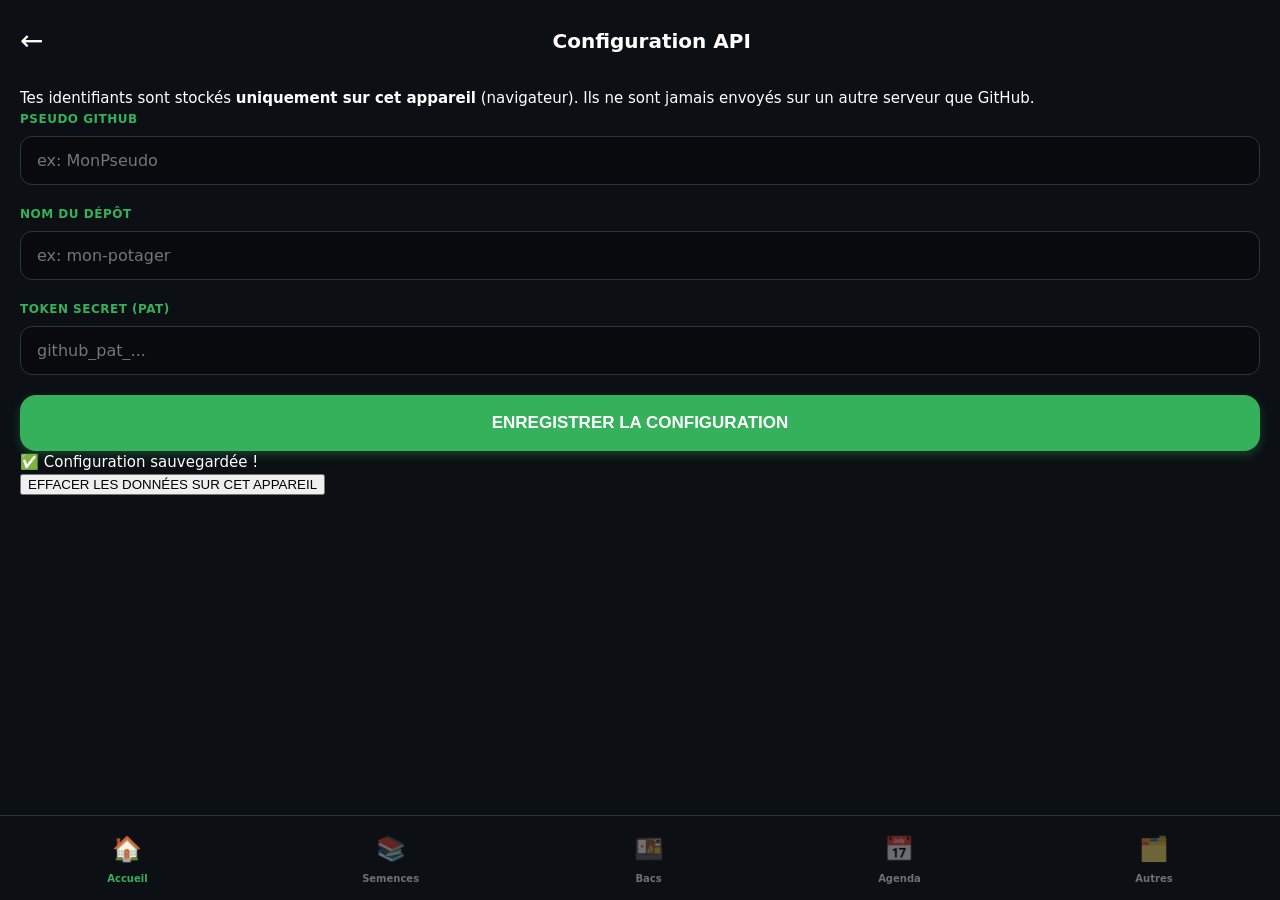
==== index.html @ daef065a "UI: Augmentation du tableau des dix prochaines actions sur l'Accueil (au lieu de cinq)" ====
<!DOCTYPE html>
<html lang="fr">
<head>
    <meta charset="UTF-8">
    <meta name="viewport" content="width=device-width, initial-scale=1.0, maximum-scale=1.0, user-scalable=no">
    <title>Mon Potager 2026</title>
    <link rel="manifest" href="manifest.json">
    <link rel="icon" type="image/png" href="icon.png">
    <meta name="theme-color" content="#0c1015">
    <link rel="stylesheet" href="style.css">
</head>
<body>
    <header>
        <h1>Potager 2026</h1>
        <a href="parametres.html" style="text-decoration:none; font-size:24px; color:#fff;">⚙️</a>
    </header>

    <div class="container">
        <section id="action-express">
            <div class="type-grid">
                <div class="type-btn" onclick="selectAction(this, 'Semis')"><span>🌱</span>Semis</div>
                <div class="type-btn" onclick="selectAction(this, 'Repiquage')"><span>🪴</span>Repiq.</div>
                <div class="type-btn" onclick="selectAction(this, 'Plantation')"><span>🚜</span>Plant.</div>
                <div class="type-btn" onclick="selectAction(this, 'Récolte')"><span>🧺</span>Récolte</div>
                <div class="type-btn" onclick="selectAction(this, 'Arrachage')" style="color:var(--danger-red); border-color:var(--danger-red);"><span>🗑️</span>Arrachage</div>
                <div class="type-btn" onclick="selectAction(this, 'Note')"><span>📝</span>Note</div>
            </div>

            <div id="express-form" class="card hidden">
                <div class="note-meta">Action Express</div>
                <label>Plante concernée</label>
                <select id="val-seed" onchange="checkAssociations()"><option value="">📝 Note générale</option></select>
                <label>Date</label>
                <input type="date" id="val-date">
                <div id="extra-fields"></div>
                <label>Commentaire</label>
                <textarea id="val-note" rows="2" placeholder="Observations..."></textarea>
                <div onclick="document.getElementById('file-input').click()" class="photo-btn">📸 Ajouter une photo</div>
                <input type="file" id="file-input" class="hidden" accept="image/*" onchange="processPhoto(this)">
                <img id="preview-img" style="display:none;">
                <button class="save-btn" id="btnSave" onclick="saveEntry()">ENREGISTRER</button>
            </div>
        </section>

        <section class="widget">
            <div class="section-title">🌤️ MÉTÉO <a href="meteo.html" style="font-size:10px; color:var(--text-secondary); text-decoration:none; margin-left:10px;">Prévisions 7j ↗</a></div>
            <div class="weather-scroll" id="weather-box" onclick="window.location.href='meteo.html'" style="cursor: pointer;">Chargement...</div>
        </section>

        <section class="widget">
            <div class="section-title">📅 PROCHAINES ACTIONS</div>
            <div id="agenda-box" class="card">Calcul de votre calendrier...</div>
        </section>

        <section class="widget" style="padding-bottom:20px;">
            <div class="section-title">📖 DERNIÈRES NOTES</div>
            <div id="notes-box"></div>
        </section>
    </div>

    <nav class="nav-bar">
        <a href="index.html" class="nav-item active-nav"><span class="nav-icon">🏠</span>Accueil</a>
        <a href="repertoire.html" class="nav-item"><span class="nav-icon">📚</span>Semences</a>
        <a href="bacs.html" class="nav-item"><span class="nav-icon">🍱</span>Bacs</a>
        <a href="agenda.html" class="nav-item"><span class="nav-icon">📅</span>Agenda</a>
        <a href="autres.html" class="nav-item"><span class="nav-icon">🗂️</span>Autres</a>
    </nav>

    <script>
        const user = localStorage.getItem('gh_user'), repo = localStorage.getItem('gh_repo'), token = localStorage.getItem('gh_token');
        let globalSeeds = [], globalJournal = [];
        let currentType = "", base64Photo = "", photoName = "";

        function addDays(date, days) {
            let res = new Date(date);
            res.setDate(res.getDate() + parseInt(days));
            return res;
        }

        const glossaryWords = ['stratifier', 'scarifier', 'poquet', 'plomber', 'gourmand', 'ébourgeonner', 'pincer', 'étêter', 'étreter', 'éclaircir', 'diriger', 'butter', 'biner', 'sarcler', 'pailler', 'arroser', 'nettoyer', 'palisser'];
        function getLexiqueBadge(text) {
            if(!text) return "";
            if(glossaryWords.some(w => text.toLowerCase().includes(w))) {
                return ` <a href="lexique.html" title="Voir l'Antisèche" style="text-decoration:none; filter:grayscale(100%); font-size:12px;" onclick="event.stopPropagation();">💡</a>`;
            }
            return "";
        }

        async function init() {
            if(!token) { window.location.href = 'parametres.html'; return; }
            document.getElementById('val-date').valueAsDate = new Date();
            loadWeather();
            try {
                const resS = await fetch(`https://api.github.com/repos/${user}/${repo}/contents/semences.json`, { headers: { 'Authorization': `Bearer ${token}` } });
                const seeds = JSON.parse(decodeURIComponent(escape(atob((await resS.json()).content))));
                globalSeeds = seeds;
                const sel = document.getElementById('val-seed');
                seeds.sort((a,b)=>a.identite.nom_commun.localeCompare(b.identite.nom_commun)).forEach(s => {
                    sel.innerHTML += `<option value="${s.id}">${s.identite.nom_commun} - ${s.identite.variete}</option>`;
                });
                loadWidgets(seeds);
            } catch(e) { console.error(e); }
        }

        async function loadWidgets(seeds) {
            const resJ = await fetch(`https://api.github.com/repos/${user}/${repo}/contents/journal.json?t=${Date.now()}`, { headers: { 'Authorization': `Bearer ${token}` } });
            const journal = JSON.parse(decodeURIComponent(escape(atob((await resJ.json()).content))));
            globalJournal = journal;
            
            // 1. DERNIÈRES NOTES
            document.getElementById('notes-box').innerHTML = journal.slice(-3).reverse().map(n => {
                const s = seeds.find(i => String(i.id) === String(n.seedId)) || {identite:{nom_commun:"Note Générale", variete:""}};
                return `
                <div class="journal-card" onclick="window.location.href='modifier-journal.html?id=${n.id}'">
                    <div class="note-meta">${n.date} • ${n.action}</div>
                    <div class="note-title">${s.identite.nom_commun}</div>
                    ${n.quantite ? `<div style="margin: 8px 0;"><span class="badge">+ ${n.quantite} ${n.unite || 'unité(s)'}</span></div>` : ''}
                    <p class="note-content">${n.note || ''}</p>
                    ${n.photo ? `<img src="${n.photo}" class="journal-img">` : ''}
                </div>`;
            }).join('');

            // 2. PROCHAINES ACTIONS (REPRISE LOGIQUE AGENDA)
            let allTasks = [];
            const today = new Date(); today.setHours(0,0,0,0);
            // 1. Calculs depuis les Semis
            journal.filter(j => j.action === 'Semis').forEach(entry => {
                const seed = seeds.find(s => String(s.id) === String(entry.seedId));
                if (!seed) return;
                const semisDate = entry.date;
                const stages = [
                    { d: seed.delais?.levee, t: "🌱 Levée attendue" },
                    { d: (seed.delais?.levee || 0) + (seed.delais?.repiquage || 0), t: "🪴 Repiquage" },
                    { d: (seed.delais?.levee || 0) + (seed.delais?.repiquage || 0) + (seed.delais?.plantation || 0), t: "🚜 Plantation" },
                    { d: (seed.delais?.levee || 0) + (seed.delais?.repiquage || 0) + (seed.delais?.plantation || 0) + (seed.delais?.maturite || 0), t: "🧺 Récolte estimée" }
                ];
                stages.forEach(st => {
                    if(st.d > 0) allTasks.push({ date: addDays(semisDate, st.d), title: st.t, plant: seed.identite.nom_commun });
                });
                if (seed.taches_entretien) {
                    seed.taches_entretien.forEach(te => {
                        let baseDate = semisDate;
                        if (te.base === 'plantation') {
                            const realPlant = journal.find(j => String(j.seedId) === String(entry.seedId) && j.action === 'Plantation');
                            if (realPlant) baseDate = realPlant.date;
                            else baseDate = addDays(semisDate, (seed.delais?.levee || 0) + (seed.delais?.repiquage || 0) + (seed.delais?.plantation || 0));
                        } else if (te.base === 'levee') {
                            baseDate = addDays(semisDate, seed.delais?.levee || 0);
                        }
                        
                        const occ = te.occurences || 1;
                        const freq = te.frequence || 0;
                        const badge = getLexiqueBadge(te.label);
                        for(let i=0; i<occ; i++) {
                            allTasks.push({ date: addDays(baseDate, te.delai + (i * freq)), title: `✂️ ${te.label}${badge}`, plant: seed.identite.nom_commun });
                        }
                    });
                }
            });

            // 2. Calculs depuis les Plantations directes (plants achetés sans semis)
            journal.filter(j => j.action === 'Plantation').forEach(entry => {
                const seed = seeds.find(s => String(s.id) === String(entry.seedId));
                if (!seed) return;
                const planDate = new Date(entry.date);
                const hasRecentSemis = journal.some(s => s.action === 'Semis' && String(s.seedId) === String(entry.seedId) && 
                                      new Date(s.date) <= planDate && (planDate - new Date(s.date)) < 100 * 24 * 60 * 60 * 1000);
                if(!hasRecentSemis) {
                    if (seed.delais?.maturite > 0) {
                        allTasks.push({ date: addDays(entry.date, seed.delais.maturite), title: "🧺 Récolte estimée (Achat)", plant: seed.identite.nom_commun });
                    }
                    if (seed.taches_entretien) {
                        seed.taches_entretien.filter(te => te.base === 'plantation').forEach(te => {
                            const occ = te.occurences || 1;
                            const freq = te.frequence || 0;
                            const badge = getLexiqueBadge(te.label);
                            for(let i=0; i<occ; i++) {
                                allTasks.push({ date: addDays(entry.date, te.delai + (i * freq)), title: `✂️ ${te.label}${badge}`, plant: seed.identite.nom_commun });
                            }
                        });
                    }
                }
            });

            // 3. Semis idéal conseillé
            const recoGroups = {};
            const cy = today.getFullYear();
            seeds.forEach(s => {
                if(s.conseil_semis && s.conseil_semis.date) {
                    const hasSemis = journal.some(j => j.action === 'Semis' && String(j.seedId) === String(s.id) && new Date(j.date).getFullYear() === cy);
                    if(!hasSemis) {
                        const d = new Date(s.conseil_semis.date); d.setFullYear(cy);
                        const k = d.getTime() + "|" + s.conseil_semis.texte;
                        if(!recoGroups[k]) recoGroups[k] = { date: d, t: s.conseil_semis.texte, p: [] };
                        recoGroups[k].p.push(s.identite.nom_commun);
                    }
                }
            });
            Object.values(recoGroups).forEach(g => {
                allTasks.push({ date: g.date, title: "🎯 Faire Semis", plant: [...new Set(g.p)].join(', '), desc: g.t });
            });

            const nextTasks = allTasks.filter(t => t.date >= today).sort((a, b) => a.date - b.date).slice(0, 10);
            document.getElementById('agenda-box').innerHTML = nextTasks.map(t => `
                <div class="item">
                    <div style="flex:1;">
                        <div class="item-name"><b>${t.title}</b> : ${t.plant}</div>
                        ${t.desc ? `<div style="font-size:11px; color:#FFA500; margin-top:3px; font-weight:normal;">💡 ${t.desc.length > 55 ? t.desc.substring(0,55)+'...' : t.desc}</div>` : ''}
                    </div>
                    <div class="item-qty" style="align-self: flex-start; margin-left:10px; margin-top:2px;">${t.date.toLocaleDateString('fr-FR', {day:'numeric', month:'short'})}</div>
                </div>
            `).join('') || `<div class="empty-msg">Aucune action prévue prochainement.</div>`;
        }

        function processPhoto(input) {
            if (input.files && input.files[0]) {
                const reader = new FileReader();
                reader.onload = function(e) {
                    const img = new Image();
                    img.onload = function() {
                        const canvas = document.createElement('canvas');
                        let width = img.width, height = img.height, max = 500;
                        if (width > height) { if (width > max) { height *= max / width; width = max; } }
                        else { if (height > max) { width *= max / height; height = max; } }
                        canvas.width = width; canvas.height = height;
                        canvas.getContext('2d').drawImage(img, 0, 0, width, height);
                        const data = canvas.toDataURL('image/jpeg', 0.7);
                        const preview = document.getElementById('preview-img');
                        preview.src = data; preview.style.display = 'block';
                        base64Photo = data.split(',')[1];
                        photoName = `IMG_${Date.now()}.jpg`;
                    };
                    img.src = e.target.result;
                };
                reader.readAsDataURL(input.files[0]);
            }
        }

        function checkAssociations() {
            const seedId = document.getElementById('val-seed').value;
            const locEl = document.getElementById('val-loc');
            let alertEl = document.getElementById('assoc-alert');
            
            if(!alertEl) {
                alertEl = document.createElement('div');
                alertEl.id = 'assoc-alert';
                alertEl.style.display = 'none';
                alertEl.style.background = 'rgba(255,82,82,0.1)';
                alertEl.style.borderLeft = '4px solid var(--danger-red)';
                alertEl.style.padding = '10px';
                alertEl.style.marginTop = '15px';
                alertEl.style.marginBottom = '15px';
                alertEl.style.borderRadius = '4px';
                alertEl.style.fontSize = '12px';
                const ef = document.getElementById('extra-fields');
                if(ef) ef.insertAdjacentElement('afterend', alertEl);
            }
            
            if(!seedId || !locEl || !locEl.value || (currentType !== 'Semis' && currentType !== 'Plantation' && currentType !== 'Repiquage')) {
                alertEl.style.display = 'none';
                return;
            }

            const currentSeed = globalSeeds.find(s => String(s.id) === String(seedId));
            if(!currentSeed) { alertEl.style.display = 'none'; return; }

            const loc = locEl.value;
            const currentYear = new Date().getFullYear();
            
            // Trouver les plantes actives dans ce bac cette année
            const activePlantsInLoc = [];
            globalJournal.forEach(j => {
                if(j.bac === loc && new Date(j.date).getFullYear() === currentYear && j.seedId) {
                    if(j.action === 'Semis' || j.action === 'Plantation' || j.action === 'Repiquage') {
                        activePlantsInLoc.push(j.seedId);
                    }
                    if(j.action === 'Arrachage' || j.action === 'Récolte') {
                        const idx = activePlantsInLoc.lastIndexOf(j.seedId);
                        if(idx > -1) activePlantsInLoc.splice(idx, 1);
                    }
                }
            });

            if(activePlantsInLoc.length === 0) { alertEl.style.display = 'none'; return; }

            let conflicts = [];
            const activeSeeds = activePlantsInLoc.map(id => globalSeeds.find(s => String(s.id) === String(id))).filter(Boolean);
            
            activeSeeds.forEach(aS => {
                let nameA = aS.identite.nom_commun.toLowerCase();
                let nameCur = currentSeed.identite.nom_commun.toLowerCase();
                
                // seed courante déteste la seed existante
                if(currentSeed.particularites?.mauvais_compagnons?.some(m => nameA.includes(m.toLowerCase()) || m.toLowerCase().includes(nameA))) {
                    conflicts.push(aS.identite.nom_commun);
                }
                // seed existante déteste la seed courante (réciprocité)
                else if(aS.particularites?.mauvais_compagnons?.some(m => nameCur.includes(m.toLowerCase()) || m.toLowerCase().includes(nameCur))) {
                    conflicts.push(aS.identite.nom_commun);
                }
            });

            if(conflicts.length > 0) {
                const uniq = [...new Set(conflicts)].join(', ');
                alertEl.innerHTML = `<strong style="color:var(--danger-red);">⚠️ ALERTE COMPAGNONNAGE</strong><br>L'ajout de <b>${currentSeed.identite.nom_commun}</b> est une très mauvaise idée à côté de : <b>${uniq}</b> (actuellement présente(s) dans <b>${loc}</b>). Leurs croissances risquent de se perturber fortement.`;
                alertEl.style.display = 'block';
            } else {
                alertEl.style.display = 'none';
            }
        }

        function selectAction(btn, type) {
            document.querySelectorAll('.type-btn').forEach(b => b.classList.remove('active'));
            btn.classList.add('active'); currentType = type;
            document.getElementById('express-form').classList.remove('hidden');
            let html = "";
            if(type === 'Semis' || type === 'Repiquage' || type === 'Plantation' || type === 'Arrachage') {
                html = `
                    <label>Lieu / Destination</label>
                    <select id="val-loc" onchange="checkAssociations()">
                        <option>Serre intérieure</option><option>Serre extérieure</option>
                        <option>Bac A</option><option>Bac B</option><option>Bac C</option>
                        <option>Bac D</option><option>Bac E</option><option>Pleine terre</option><option>Autre</option>
                    </select>
            `;
                if(type === 'Semis' || type === 'Repiquage') {
                    html += `
                        <label>Contenant</label>
                        <select id="val-cont">
                            <option>Pleine terre (sans contenant)</option><option>Plaque de semis</option>
                            <option>Godet</option><option>Caissette</option><option>Pot individuel</option><option>Autre</option>
                        </select>
                    `;
                }
                html += `
                    <label>Quantité</label>
                    <input type="number" id="val-qty" placeholder="${type === 'Arrachage' ? 'Vide = vider tout' : 'Nombre'}">
                `;
            } else if(type === 'Récolte') {
                html = `
                    <label>Quantité récoltée</label>
                    <div class="grid-2">
                        <input type="number" id="val-qty" placeholder="Nombre">
                        <select id="val-unit">
                            <option value="unités">Produit(s)</option>
                            <option value="kg">kg</option>
                            <option value="g">g</option>
                        </select>
                    </div>
                `;
            }
            document.getElementById('extra-fields').innerHTML = html;
            checkAssociations();
        }

        async function saveEntry() {
            const btn = document.getElementById('btnSave'); btn.innerText = "⏳ ENREGISTREMENT..."; btn.disabled = true;
            try {
                let photoUrl = "";
                if(base64Photo) {
                    const path = `photos/${photoName}`;
                    await fetch(`https://api.github.com/repos/${user}/${repo}/contents/${path}`, { method: 'PUT', headers: { 'Authorization': `Bearer ${token}` }, body: JSON.stringify({ message: "Photo Express", content: base64Photo }) });
                    photoUrl = `https://raw.githubusercontent.com/${user}/${repo}/master/${path}`;
                }
                const resJ = await fetch(`https://api.github.com/repos/${user}/${repo}/contents/journal.json`, { headers: { 'Authorization': `Bearer ${token}` } });
                const dataJ = await resJ.json();
                let journal = JSON.parse(decodeURIComponent(escape(atob(dataJ.content))));
                journal.push({ id: Date.now(), date: document.getElementById('val-date').value, action: currentType, seedId: document.getElementById('val-seed').value, note: document.getElementById('val-note').value, photo: photoUrl, quantite: parseInt(document.getElementById('val-qty')?.value) || 0, bac: document.getElementById('val-bac')?.value, emplacement: document.getElementById('val-loc')?.value, contenant: document.getElementById('val-cont')?.value, unite: document.getElementById('val-unit')?.value || "" });
                await fetch(`https://api.github.com/repos/${user}/${repo}/contents/journal.json`, { method: 'PUT', headers: { 'Authorization': `Bearer ${token}` }, body: JSON.stringify({ message: "Update Express", content: btoa(unescape(encodeURIComponent(JSON.stringify(journal, null, 2)))), sha: dataJ.sha }) });
                location.reload();
            } catch(e) { alert("Erreur"); btn.disabled = false; btn.innerText = "ENREGISTRER"; }
        }

        async function loadWeather() {
            try {
                const res = await fetch("https://api.open-meteo.com/v1/forecast?latitude=46.67&longitude=-1.43&daily=weathercode,temperature_2m_max&timezone=Europe%2FParis");
                const data = await res.json();
                const getWeatherIcon = (code) => {
                    if (code === 0) return "☀️"; if (code <= 3) return "🌤️";
                    if (code >= 51 && code <= 67) return "🌧️";
                    if (code >= 80 && code <= 82) return "🌦️";
                    if (code >= 95) return "⛈️"; return "☁️";
                };
                document.getElementById('weather-box').innerHTML = data.daily.time.map((t, i) => `<div class="weather-day"><small>${i===0?"Auj.":new Date(t).toLocaleDateString('fr-FR',{weekday:'short'})}</small><div style="font-size:24px; margin:5px 0;">${getWeatherIcon(data.daily.weathercode[i])}</div><strong>${Math.round(data.daily.temperature_2m_max[i])}°</strong></div>`).join('');
            } catch(e) { document.getElementById('weather-box').innerText = "Erreur météo"; }
        }
        window.onload = init;
    </script>
</body>
</html>
---- style.css ----
/* ==========================================================================
   1. VARIABLES & ADN VISUEL (Thème Stitch)
   ========================================================================== */
:root {
    --bg-main: #0c1015;
    --card-bg: #151a21;
    --text-primary: #ffffff;
    --text-secondary: #9aa1a9;
    --accent-green: #35b05b;
    --border-color: #2b3540;
    --edit-yellow: #f1c40f;
    --danger-red: #da373c;
    --shadow: 0 4px 12px rgba(0, 0, 0, 0.5);
}

/* Reset & Comportement Global */
* { 
    box-sizing: border-box; 
    -webkit-tap-highlight-color: transparent; 
}

body {
    background-color: var(--bg-main);
    color: var(--text-primary);
    font-family: 'Inter', -apple-system, system-ui, sans-serif;
    margin: 0; 
    padding: 20px; 
    padding-bottom: 110px; /* Espace pour la barre de navigation */
    font-size: 15px; 
    line-height: 1.5;
    overflow-x: hidden;
}

.container {
    max-width: 600px;
    margin: 0 auto;
}

/* ==========================================================================
   2. EN-TÊTE & TITRES
   ========================================================================== */
header { 
    display: flex; 
    justify-content: space-between; 
    align-items: center; 
    margin-bottom: 25px; 
}

header h1 { 
    flex: 1; 
    text-align: center; 
    font-size: 20px; 
    font-weight: 800; 
    margin: 0 10px; 
}

.section-title { 
    font-size: 12px; 
    color: var(--accent-green); 
    text-transform: uppercase; 
    margin: 25px 0 12px; 
    letter-spacing: 1.2px; 
    font-weight: 800; 
    border-left: 3px solid var(--accent-green); 
    padding-left: 10px; 
}

.month-title {
    font-size: 14px;
    font-weight: 800;
    color: var(--text-primary);
    margin: 30px 0 15px 10px;
    text-transform: capitalize;
}

/* ==========================================================================
   3. COMPOSANTS DE CARTES (Cards)
   ========================================================================== */
.card, .info-card, .zone-card, .journal-card, .task-card {
    background: var(--card-bg); 
    border-radius: 20px; 
    padding: 18px;
    border: 1px solid var(--border-color); 
    margin-bottom: 16px; 
    width: 100%;
    box-shadow: var(--shadow);
}

/* Style spécifique Journal (Liseré) */
.journal-card {
    border-left: 4px solid var(--accent-green);
    cursor: pointer;
}

.note-meta { 
    font-size: 11px; 
    color: var(--accent-green); 
    font-weight: 700; 
    text-transform: uppercase; 
    margin-bottom: 6px; 
}

.note-title { 
    font-size: 17px; 
    font-weight: 800; 
    margin-bottom: 8px; 
    color: #fff; 
}

.note-content { 
    color: var(--text-primary); 
    font-size: 14px; 
    white-space: pre-wrap; /* Respecte les retours à la ligne */
}

.info-label {
    display: block; 
    font-size: 11px; 
    color: var(--accent-green); 
    font-weight: 700; 
    text-transform: uppercase; 
    margin-bottom: 2px;
}

.info-value {
    margin-bottom: 12px;
    font-size: 15px;
}

/* ==========================================================================
   4. FORMULAIRES & INPUTS (Correction Alignements)
   ========================================================================== */
label { 
    display: block; 
    margin-bottom: 8px; 
    font-size: 12px; 
    color: var(--accent-green); 
    text-transform: uppercase; 
    font-weight: 700; 
    letter-spacing: 0.5px;
}

input[type="text"], 
input[type="number"], 
input[type="date"], 
input[type="password"], 
select, 
textarea { 
    width: 100%; 
    padding: 14px 16px; 
    background-color: #080a0d; 
    color: var(--text-primary); 
    border: 1px solid var(--border-color); 
    border-radius: 12px; 
    font-size: 16px; 
    margin-bottom: 20px; 
    outline: none;
    font-family: inherit;
    transition: border-color 0.2s;
}

input:focus, select:focus, textarea:focus { 
    border-color: var(--accent-green); 
}

/* Cas particulier : sélecteur et bouton côte à côte */
.grid-2 select, .grid-2 input { margin-bottom: 0; }

/* ==========================================================================
   5. BOUTONS (Stitch Style)
   ========================================================================== */
.save-btn { 
    width: 100%; 
    padding: 18px; 
    background-color: var(--accent-green); 
    color: white; 
    border: none; 
    border-radius: 16px; 
    font-weight: 800; 
    font-size: 17px; 
    cursor: pointer; 
    box-shadow: 0 4px 10px rgba(53, 176, 91, 0.3);
}

.save-btn:active { transform: scale(0.98); }
.save-btn:disabled { opacity: 0.6; cursor: not-allowed; }

/* Boutons secondaires (Historique, etc.) */
.filter-btn, .toggle-btn, .expand-btn { 
    width: 100%; 
    padding: 12px; 
    background: rgba(255, 255, 255, 0.05); 
    border: 1px solid var(--border-color); 
    color: var(--text-secondary); 
    border-radius: 12px; 
    font-size: 12px; 
    font-weight: 700; 
    text-transform: uppercase;
    cursor: pointer;
}

/* Bouton Retour (Flèche) */
.back-btn { 
    text-decoration: none; 
    color: #fff; 
    font-size: 28px; 
    display: flex; 
    align-items: center; 
    background: none; 
    border: none; 
    cursor: pointer; 
}

/* Bouton Modifier (Badge) */
.edit-btn { 
    text-decoration: none; 
    background: rgba(241, 196, 15, 0.1); 
    color: var(--edit-yellow); 
    padding: 8px 14px; 
    border-radius: 10px; 
    font-size: 11px; 
    font-weight: 800; 
    border: 1px solid var(--edit-yellow); 
}

/* Bouton Photo */
.photo-btn { 
    width: 100%; 
    padding: 16px; 
    background: rgba(255, 255, 255, 0.02); 
    border: 2px dashed var(--border-color); 
    border-radius: 14px; 
    color: var(--text-secondary); 
    text-align: center; 
    cursor: pointer; 
    margin-bottom: 20px;
}

/* Grille de types d'actions (Accueil/Modif) */
.type-grid { 
    display: grid; 
    grid-template-columns: repeat(3, 1fr); 
    gap: 10px; 
    margin-bottom: 20px; 
}

.type-btn { 
    padding: 14px 5px; 
    background: var(--card-bg); 
    border: 1px solid var(--border-color); 
    border-radius: 14px; 
    color: #fff; 
    font-size: 12px; 
    font-weight: 700; 
    text-align: center; 
    cursor: pointer;
    display: flex;
    flex-direction: column;
    align-items: center;
    gap: 5px;
}

.type-btn span { font-size: 18px; }
.type-btn.active { 
    background: var(--accent-green); 
    border-color: var(--accent-green); 
    box-shadow: 0 0 15px rgba(53, 176, 91, 0.3);
}

/* ==========================================================================
   6. GESTION DES IMAGES
   ========================================================================== */
img { 
    max-width: 100%; 
    height: auto; 
    border-radius: 14px; 
    display: block; 
}

/* Images dans le journal et les fiches détaillées */
.journal-card img, 
.info-card img, 
#preview-img, 
.journal-img {
    width: 100%; 
    max-height: 300px; /* Limite de confort visuel */
    object-fit: cover; /* Remplit le cadre proprement */
    background: #000;
    border: 1px solid var(--border-color);
    margin: 15px 0;
}

/* ==========================================================================
   7. ÉLÉMENTS SPÉCIFIQUES (Agenda, Bacs, Fiches)
   ========================================================================== */

/* Timeline Agenda */
.timeline { 
    position: relative; 
    padding-left: 25px; 
    border-left: 2px solid #2b3540; 
    margin-left: 15px; 
}

.task-card::before { 
    content: ''; 
    position: absolute; 
    left: -33px; 
    top: 24px; 
    width: 14px; 
    height: 14px; 
    background: var(--accent-green); 
    border-radius: 50%; 
    border: 3px solid var(--bg-main);
}

.past-task { opacity: 0.4; filter: grayscale(0.8); }

/* Bacs : Items */
.item { 
    display: flex; 
    justify-content: space-between; 
    align-items: center; 
    padding: 12px 0; 
    border-bottom: 1px dotted var(--border-color); 
}
.item:last-child { border-bottom: none; }
.item-name { font-weight: 800; font-size: 15px; color: #fff; }
.item-variety { font-size: 12px; color: var(--text-secondary); margin-top: 2px; }
.item-qty { 
    font-weight: 900; 
    color: var(--accent-green); 
    background: rgba(53, 176, 91, 0.1); 
    padding: 2px 8px; 
    border-radius: 6px; 
    font-size: 13px; 
}

/* Masquage items supplém. (Bacs) */
.extra-item { display: none !important; }
.is-expanded .extra-item { display: flex !important; animation: fadeIn 0.3s ease; }

/* Fiches : Icônes Grid */
.icon-grid { 
    display: grid; 
    grid-template-columns: repeat(3, 1fr); 
    gap: 10px; 
    margin: 15px 0; 
}

.icon-box { 
    background: var(--card-bg); 
    border: 1px solid var(--border-color); 
    padding: 12px 8px; 
    border-radius: 16px; 
    text-align: center;
    box-shadow: var(--shadow);
}

.icon-box small { 
    display: block; 
    font-size: 9px; 
    color: var(--accent-green); 
    text-transform: uppercase; 
    font-weight: 800; 
    margin-bottom: 4px;
}

.icon-box span { 
    display: block; 
    font-size: 14px; 
    font-weight: 700; 
    color: #fff; 
}

/* ==========================================================================
   8. NAVIGATION & WIDGETS
   ========================================================================== */
.nav-bar { 
    position: fixed; 
    bottom: 0; 
    left: 0; 
    width: 100%; 
    height: 85px; 
    background: #0c1015; 
    border-top: 1px solid var(--border-color); 
    display: flex; 
    justify-content: space-around; 
    align-items: center; 
    z-index: 100; 
}

.nav-item { 
    color: #fff; 
    text-decoration: none; 
    font-size: 10px; 
    display: flex; 
    flex-direction: column; 
    align-items: center; 
    opacity: 0.4; 
    font-weight: 700;
    transition: opacity 0.2s;
}

.nav-item.active-nav { opacity: 1; color: var(--accent-green); }
.nav-icon { font-size: 24px; margin-bottom: 4px; }

/* Météo Scroll */
.weather-scroll { 
    display: flex; 
    overflow-x: auto; 
    gap: 12px; 
    padding: 5px 0 15px 0; 
    scrollbar-width: none; 
}
.weather-scroll::-webkit-scrollbar { display: none; }

.weather-day { 
    min-width: 90px; 
    background: #111; 
    padding: 15px; 
    border-radius: 18px; 
    text-align: center; 
    border: 1px solid var(--border-color); 
    flex-shrink: 0; 
}

/* ==========================================================================
   9. UTILITAIRES & ANIMATIONS
   ========================================================================== */
.grid-2 { display: grid; grid-template-columns: 1fr 1fr; gap: 12px; }
.grid-3 { display: grid; grid-template-columns: repeat(3, 1fr); gap: 10px; }
.grid-4 { display: grid; grid-template-columns: repeat(4, 1fr); gap: 8px; }

.badge { 
    background: var(--accent-green); 
    color: #fff; 
    font-size: 11px; 
    padding: 2px 10px; 
    border-radius: 20px; 
    font-weight: 900; 
}

.empty-msg { 
    color: var(--text-secondary); 
    font-style: italic; 
    font-size: 13px; 
    text-align: center; 
    padding: 20px; 
}

.hidden { display: none !important; }

@keyframes fadeIn { 
    from { opacity: 0; transform: translateY(-5px); } 
    to { opacity: 1; transform: translateY(0); } 
}
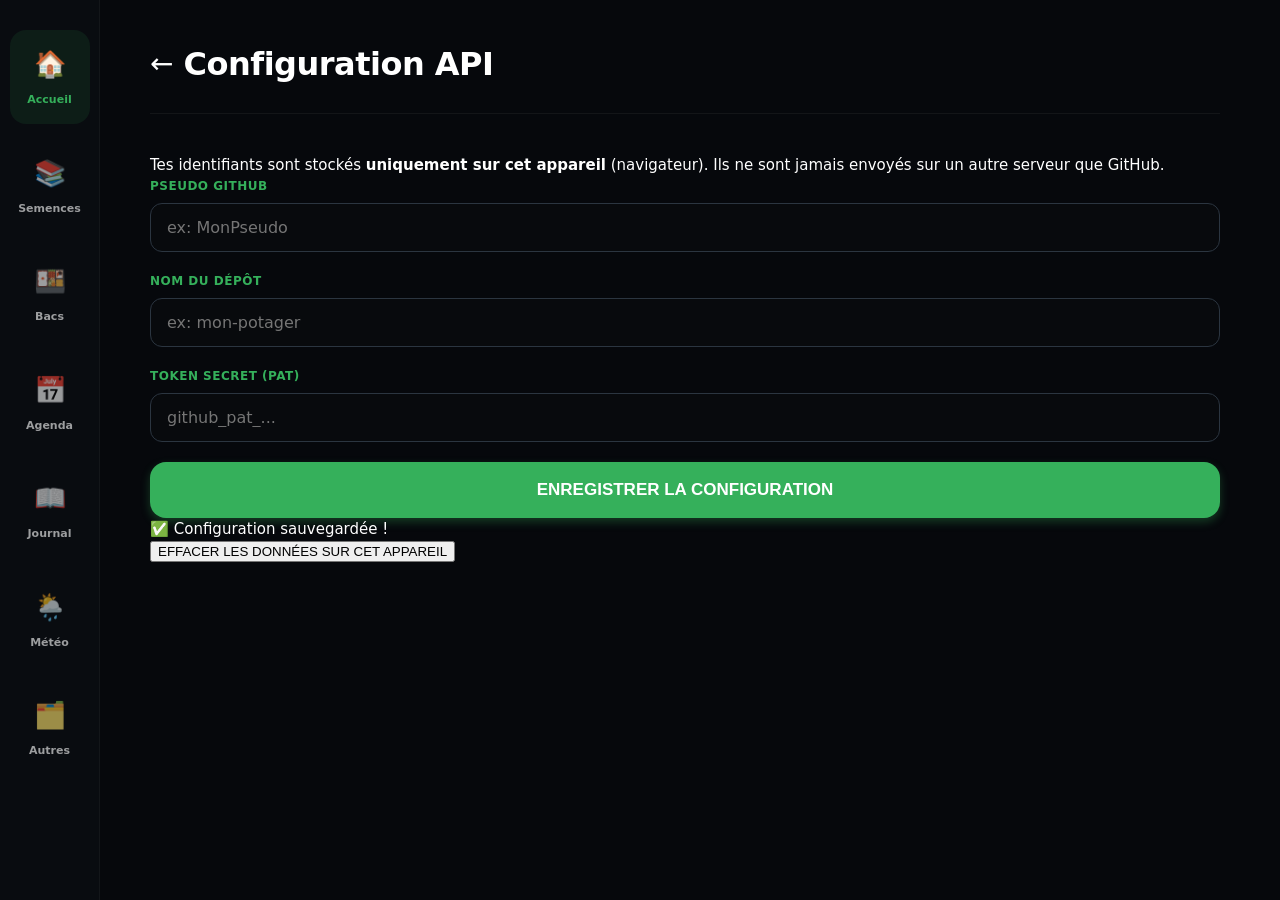
==== commit e2bf0316: "Ajout des 52 icônes personnalisées et mise à jour du plan interactif" ====
--- a/index.html
+++ b/index.html
@@ -52,6 +52,11 @@
             <div id="agenda-box" class="card">Calcul de votre calendrier...</div>
         </section>
 
+        <section class="widget" id="sprouts-section" style="display:none; margin-bottom:15px;">
+            <div class="section-title" style="color:#f1c40f; border-left-color:#f1c40f;">👀 LEVÉES SOUS SURVEILLANCE</div>
+            <div id="sprouts-box" style="display:flex; flex-wrap:wrap; gap:8px; background:var(--card-bg); padding:15px; border-radius:12px; border:1px solid var(--border-color);"></div>
+        </section>
+
         <section class="widget" style="padding-bottom:20px;">
             <div class="section-title">📖 DERNIÈRES NOTES</div>
             <div id="notes-box"></div>
@@ -63,6 +68,8 @@
         <a href="repertoire.html" class="nav-item"><span class="nav-icon">📚</span>Semences</a>
         <a href="bacs.html" class="nav-item"><span class="nav-icon">🍱</span>Bacs</a>
         <a href="agenda.html" class="nav-item"><span class="nav-icon">📅</span>Agenda</a>
+        <a href="journal.html" class="nav-item desktop-only"><span class="nav-icon">📖</span>Journal</a>
+        <a href="meteo.html" class="nav-item desktop-only"><span class="nav-icon">🌦️</span>Météo</a>
         <a href="autres.html" class="nav-item"><span class="nav-icon">🗂️</span>Autres</a>
     </nav>
 
@@ -78,6 +85,15 @@
         }
 
         const glossaryWords = ['stratifier', 'scarifier', 'poquet', 'plomber', 'gourmand', 'ébourgeonner', 'pincer', 'étêter', 'étreter', 'éclaircir', 'diriger', 'butter', 'biner', 'sarcler', 'pailler', 'arroser', 'nettoyer', 'palisser'];
+        function getClosestSaturday(d) {
+            const date = new Date(d);
+            const day = date.getDay();
+            const diff = day === 6 ? 0 : (day <= 2 ? -day - 1 : 6 - day);
+            date.setDate(date.getDate() + diff);
+            date.setHours(0,0,0,0);
+            return date;
+        }
+
         function getLexiqueBadge(text) {
             if(!text) return "";
             if(glossaryWords.some(w => text.toLowerCase().includes(w))) {
@@ -112,30 +128,45 @@
                 const s = seeds.find(i => String(i.id) === String(n.seedId)) || {identite:{nom_commun:"Note Générale", variete:""}};
                 return `
                 <div class="journal-card" onclick="window.location.href='modifier-journal.html?id=${n.id}'">
-                    <div class="note-meta">${n.date} • ${n.action}</div>
-                    <div class="note-title">${s.identite.nom_commun}</div>
-                    ${n.quantite ? `<div style="margin: 8px 0;"><span class="badge">+ ${n.quantite} ${n.unite || 'unité(s)'}</span></div>` : ''}
-                    <p class="note-content">${n.note || ''}</p>
-                    ${n.photo ? `<img src="${n.photo}" class="journal-img">` : ''}
+                    <div class="journal-content-wrap">
+                        <div class="journal-text">
+                            <div class="note-meta">${n.date} • ${n.action}</div>
+                            <div class="note-title">${s.identite.nom_commun}</div>
+                            ${n.quantite ? `<div style="margin: 8px 0;"><span class="badge">+ ${n.quantite} ${n.unite || 'unité(s)'}</span></div>` : ''}
+                        </div>
+                        ${n.photo ? `<img src="${n.photo}" class="journal-thumb" onclick="event.stopPropagation(); openImageModal(this.src)">` : ''}
+                    </div>
+                    ${n.note ? `<div class="note-content" style="margin-top:12px;">${n.note}</div>` : ''}
                 </div>`;
             }).join('');
 
             // 2. PROCHAINES ACTIONS (REPRISE LOGIQUE AGENDA)
             let allTasks = [];
+            let allSprouts = [];
             const today = new Date(); today.setHours(0,0,0,0);
             // 1. Calculs depuis les Semis
             journal.filter(j => j.action === 'Semis').forEach(entry => {
                 const seed = seeds.find(s => String(s.id) === String(entry.seedId));
                 if (!seed) return;
                 const semisDate = entry.date;
-                const stages = [
-                    { d: seed.delais?.levee, t: "🌱 Levée attendue" },
-                    { d: (seed.delais?.levee || 0) + (seed.delais?.repiquage || 0), t: "🪴 Repiquage" },
-                    { d: (seed.delais?.levee || 0) + (seed.delais?.repiquage || 0) + (seed.delais?.plantation || 0), t: "🚜 Plantation" },
-                    { d: (seed.delais?.levee || 0) + (seed.delais?.repiquage || 0) + (seed.delais?.plantation || 0) + (seed.delais?.maturite || 0), t: "🧺 Récolte estimée" }
-                ];
+                const isDirectSowing = entry.contenant === 'Pleine terre (sans contenant)';
+                const stages = [];
+                
+                if (seed.delais?.levee > 0) {
+                    allSprouts.push({ date: addDays(semisDate, seed.delais.levee), plant: seed.identite.nom_commun + (seed.identite.variete ? ' - ' + seed.identite.variete : '') });
+                }
+                if (!isDirectSowing && seed.delais?.repiquage > 0) {
+                    stages.push({ d: (seed.delais?.levee || 0) + seed.delais.repiquage, t: "🪴 Repiquage" });
+                }
+                if (!isDirectSowing && seed.delais?.plantation > 0) {
+                    stages.push({ d: (seed.delais?.levee || 0) + (seed.delais?.repiquage || 0) + seed.delais.plantation, t: "🚜 Plantation" });
+                }
+                if (seed.delais?.maturite > 0) {
+                    stages.push({ d: (seed.delais?.levee || 0) + (isDirectSowing ? 0 : seed.delais?.repiquage || 0) + (isDirectSowing ? 0 : seed.delais?.plantation || 0) + seed.delais.maturite, t: "🧺 Récolte estimée" });
+                }
+                
                 stages.forEach(st => {
-                    if(st.d > 0) allTasks.push({ date: addDays(semisDate, st.d), title: st.t, plant: seed.identite.nom_commun });
+                    if(st.d > 0) allTasks.push({ date: getClosestSaturday(addDays(semisDate, st.d)), title: st.t, plant: seed.identite.nom_commun + (seed.identite.variete ? ' - ' + seed.identite.variete : '') });
                 });
                 if (seed.taches_entretien) {
                     seed.taches_entretien.forEach(te => {
@@ -152,7 +183,7 @@
                         const freq = te.frequence || 0;
                         const badge = getLexiqueBadge(te.label);
                         for(let i=0; i<occ; i++) {
-                            allTasks.push({ date: addDays(baseDate, te.delai + (i * freq)), title: `✂️ ${te.label}${badge}`, plant: seed.identite.nom_commun });
+                            allTasks.push({ date: getClosestSaturday(addDays(baseDate, te.delai + (i * freq))), title: `✂️ ${te.label}${badge}`, plant: seed.identite.nom_commun + (seed.identite.variete ? ' - ' + seed.identite.variete : '') });
                         }
                     });
                 }
@@ -167,7 +198,7 @@
                                       new Date(s.date) <= planDate && (planDate - new Date(s.date)) < 100 * 24 * 60 * 60 * 1000);
                 if(!hasRecentSemis) {
                     if (seed.delais?.maturite > 0) {
-                        allTasks.push({ date: addDays(entry.date, seed.delais.maturite), title: "🧺 Récolte estimée (Achat)", plant: seed.identite.nom_commun });
+                        allTasks.push({ date: getClosestSaturday(addDays(entry.date, seed.delais.maturite)), title: "🧺 Récolte estimée (Achat)", plant: seed.identite.nom_commun + (seed.identite.variete ? ' - ' + seed.identite.variete : '') });
                     }
                     if (seed.taches_entretien) {
                         seed.taches_entretien.filter(te => te.base === 'plantation').forEach(te => {
@@ -175,7 +206,7 @@
                             const freq = te.frequence || 0;
                             const badge = getLexiqueBadge(te.label);
                             for(let i=0; i<occ; i++) {
-                                allTasks.push({ date: addDays(entry.date, te.delai + (i * freq)), title: `✂️ ${te.label}${badge}`, plant: seed.identite.nom_commun });
+                                allTasks.push({ date: getClosestSaturday(addDays(entry.date, te.delai + (i * freq))), title: `✂️ ${te.label}${badge}`, plant: seed.identite.nom_commun + (seed.identite.variete ? ' - ' + seed.identite.variete : '') });
                             }
                         });
                     }
@@ -192,24 +223,42 @@
                         const d = new Date(s.conseil_semis.date); d.setFullYear(cy);
                         const k = d.getTime() + "|" + s.conseil_semis.texte;
                         if(!recoGroups[k]) recoGroups[k] = { date: d, t: s.conseil_semis.texte, p: [] };
-                        recoGroups[k].p.push(s.identite.nom_commun);
+                        recoGroups[k].p.push(s.identite.nom_commun + (s.identite.variete ? ' - ' + s.identite.variete : ''));
                     }
                 }
             });
             Object.values(recoGroups).forEach(g => {
-                allTasks.push({ date: g.date, title: "🎯 Faire Semis", plant: [...new Set(g.p)].join(', '), desc: g.t });
-            });
-
-            const nextTasks = allTasks.filter(t => t.date >= today).sort((a, b) => a.date - b.date).slice(0, 10);
-            document.getElementById('agenda-box').innerHTML = nextTasks.map(t => `
-                <div class="item">
-                    <div style="flex:1;">
-                        <div class="item-name"><b>${t.title}</b> : ${t.plant}</div>
-                        ${t.desc ? `<div style="font-size:11px; color:#FFA500; margin-top:3px; font-weight:normal;">💡 ${t.desc.length > 55 ? t.desc.substring(0,55)+'...' : t.desc}</div>` : ''}
+                allTasks.push({ date: getClosestSaturday(g.date), title: "🎯 Faire Semis", plant: [...new Set(g.p)].join(', '), desc: g.t });
+            });
+
+            const nextSprouts = allSprouts.filter(t => t.date >= today && t.date <= addDays(today, 14)).sort((a,b)=>a.date-b.date);
+            if(nextSprouts.length > 0) {
+                const spHTML = nextSprouts.map(s => `<span class="badge" style="background:rgba(241,196,15,0.1); color:#f1c40f; border:1px solid #f1c40f;">🌱 ${s.plant} (${s.date.getDate()}/${s.date.getMonth()+1})</span>`).join(' ');
+                document.getElementById('sprouts-box').innerHTML = spHTML;
+                document.getElementById('sprouts-section').style.display = 'block';
+            } else {
+                document.getElementById('sprouts-section').style.display = 'none';
+            }
+
+            const nextTasks = allTasks.filter(t => t.date >= today).sort((a, b) => a.date - b.date);
+            const grouped = {};
+            nextTasks.forEach(t => {
+                const k = t.date.getTime();
+                if(!grouped[k]) grouped[k] = { date: t.date, items: [] };
+                grouped[k].items.push(t);
+            });
+
+            const saturdays = Object.values(grouped).slice(0, 2);
+            document.getElementById('agenda-box').innerHTML = saturdays.map(g => `
+                <div class="item" style="flex-direction:column; align-items:flex-start; background:rgba(0,0,0,0.2); border:1px solid var(--border-color); border-left:3px solid var(--accent-green); padding:15px; border-radius:8px;">
+                    <div style="font-weight:900; font-size:16px; margin-bottom:12px; color:var(--accent-green); display:flex; align-items:center; gap:8px;">
+                        <span>📆 Samedi ${g.date.toLocaleDateString('fr-FR', {day:'numeric', month:'long'})}</span>
                     </div>
-                    <div class="item-qty" style="align-self: flex-start; margin-left:10px; margin-top:2px;">${t.date.toLocaleDateString('fr-FR', {day:'numeric', month:'short'})}</div>
+                    <ul style="margin:0; padding-left:20px; list-style-type:circle;">
+                        ${g.items.map(i => `<li style="margin-bottom:6px;"><b>${i.title}</b> : ${i.plant} ${i.desc ? `<div style="font-size:11.5px; color:#FFA500; font-style:italic; margin-top:2px;">💡 ${i.desc}</div>` : '' }</li>`).join('')}
+                    </ul>
                 </div>
-            `).join('') || `<div class="empty-msg">Aucune action prévue prochainement.</div>`;
+            `).join('') || `<div class="empty-msg">Aucune action physique au jardin prévue.</div>`;
         }
 
         function processPhoto(input) {
@@ -270,7 +319,7 @@
             // Trouver les plantes actives dans ce bac cette année
             const activePlantsInLoc = [];
             globalJournal.forEach(j => {
-                if(j.bac === loc && new Date(j.date).getFullYear() === currentYear && j.seedId) {
+                if((j.bac === loc || j.emplacement === loc) && new Date(j.date).getFullYear() === currentYear && j.seedId) {
                     if(j.action === 'Semis' || j.action === 'Plantation' || j.action === 'Repiquage') {
                         activePlantsInLoc.push(j.seedId);
                     }
@@ -384,6 +433,22 @@
                 document.getElementById('weather-box').innerHTML = data.daily.time.map((t, i) => `<div class="weather-day"><small>${i===0?"Auj.":new Date(t).toLocaleDateString('fr-FR',{weekday:'short'})}</small><div style="font-size:24px; margin:5px 0;">${getWeatherIcon(data.daily.weathercode[i])}</div><strong>${Math.round(data.daily.temperature_2m_max[i])}°</strong></div>`).join('');
             } catch(e) { document.getElementById('weather-box').innerText = "Erreur météo"; }
         }
+        
+        function openImageModal(src) {
+            const m = document.createElement('div');
+            m.className = 'image-modal';
+            m.onclick = () => m.remove();
+            const close = document.createElement('span');
+            close.className = 'image-modal-close';
+            close.innerHTML = '&times;';
+            const img = document.createElement('img');
+            img.src = src;
+            img.className = 'image-modal-content';
+            m.appendChild(close);
+            m.appendChild(img);
+            document.body.appendChild(m);
+        }
+
         window.onload = init;
     </script>
 </body>
--- a/style.css
+++ b/style.css
@@ -34,6 +34,16 @@
 .container {
     max-width: 600px;
     margin: 0 auto;
+}
+
+/* Éléments réservés au bureau (cachés sur mobile) */
+.desktop-only {
+    display: none !important;
+}
+
+/* Éléments invisibles sur bureau (Affichés que sur mobile) */
+.mobile-only {
+    display: block;
 }
 
 /* ==========================================================================
@@ -455,3 +465,279 @@
     from { opacity: 0; transform: translateY(-5px); } 
     to { opacity: 1; transform: translateY(0); } 
 }
+
+/* ==========================================================================
+   10. DESKTOP MODE (TABLEAU DE BORD PREMIUM)
+   ========================================================================== */
+@media (min-width: 1024px) {
+    /* Fond assombri pour faire ressortir les panneaux */
+    body {
+        background-color: #06080c; 
+        padding: 40px 60px;
+        padding-left: 150px; 
+    }
+
+    /* En-tête séparé élégamment */
+    header {
+        max-width: 1400px;
+        margin: 0 auto 40px auto;
+        padding-bottom: 25px;
+        border-bottom: 1px solid rgba(255,255,255,0.05);
+    }
+
+    header h1 {
+        text-align: left;
+        font-size: 32px;
+        letter-spacing: -0.5px;
+    }
+
+    .container {
+        max-width: 1400px;
+        display: grid;
+        grid-template-columns: repeat(auto-fit, minmax(360px, 1fr));
+        gap: 30px;
+        align-items: start;
+    }
+
+    /* Les titres de sections principaux séparateurs */
+    .container > .section-title {
+        grid-column: 1 / -1;
+        margin-top: 20px;
+        margin-bottom: 10px;
+        font-size: 22px;
+        color: #fff;
+        border-left: none;
+        padding-left: 0;
+        text-transform: none;
+        font-weight: 800;
+        letter-spacing: 0;
+    }
+
+    /* Transformation unifiée de tous les widgets et action-express en Panneaux (Cards) Premium */
+    .widget, #action-express {
+        background: var(--card-bg);
+        border: 1px solid var(--border-color);
+        border-radius: 24px;
+        padding: 30px;
+        box-shadow: 0 12px 30px rgba(0, 0, 0, 0.3);
+        display: flex;
+        flex-direction: column;
+        transition: transform 0.2s, box-shadow 0.2s;
+    }
+
+    .widget:hover, #action-express:hover {
+        transform: translateY(-2px);
+        box-shadow: 0 16px 40px rgba(0, 0, 0, 0.4);
+    }
+
+    /* Ajouter un titre généré pour unifier Action Express */
+    #action-express::before {
+        content: "⚡ ACTION RAPIDE";
+        font-size: 13px;
+        color: var(--accent-green);
+        text-transform: uppercase;
+        font-weight: 800;
+        letter-spacing: 1.2px;
+        margin-bottom: 25px;
+        border-left: 3px solid var(--accent-green);
+        padding-left: 10px;
+    }
+
+    /* Nettoyage des sous-cartes pour éviter le syndrome "boîte dans la boîte" */
+    .widget > .card, .widget > .info-card, .widget > #stats-recoltes {
+        border: none !important;
+        background: transparent !important;
+        box-shadow: none !important;
+        padding: 0 !important;
+        margin-bottom: 0 !important;
+    }
+
+    /* Retrait des styles en ligne (inline) ajoutés via JS pour les levées */
+    #sprouts-box {
+        background: transparent !important;
+        border: none !important;
+        padding: 0 !important;
+    }
+
+    /* Les titres internes aux panneaux */
+    .widget .section-title {
+        margin-top: 0;
+        margin-bottom: 25px;
+        font-size: 13px;
+    }
+
+    /* Grille Météo intégrée harmonieusement */
+    .weather-scroll {
+        display: grid;
+        grid-template-columns: repeat(auto-fill, minmax(90px, 1fr));
+        gap: 12px;
+        padding: 0;
+        overflow: visible;
+    }
+
+    /* Alignement parfait en haut pour le journal en 2 colonnes */
+    .journal-col .section-title {
+        margin-top: 0;
+    }
+
+    #action-express {
+        padding: 40px;
+    }
+
+    .weather-day {
+        min-width: 0;
+        background: rgba(255, 255, 255, 0.02);
+        border: 1px solid rgba(255, 255, 255, 0.04);
+        border-radius: 16px;
+        transition: background 0.2s;
+    }
+    
+    .weather-day:hover {
+        background: rgba(255, 255, 255, 0.05);
+    }
+
+    /* Scrollbars internes discrètes et élégantes */
+    #agenda-box, #notes-box {
+        max-height: 55vh;
+        overflow-y: auto;
+        padding-right: 15px; /* Espace pour la scrollbar */
+    }
+
+    #agenda-box::-webkit-scrollbar, #notes-box::-webkit-scrollbar {
+        width: 5px;
+    }
+    #agenda-box::-webkit-scrollbar-thumb, #notes-box::-webkit-scrollbar-thumb {
+        background: #2b3540;
+        border-radius: 5px;
+    }
+
+    /* Transparence des conteneurs générateurs (Bacs) */
+    #bacs-container {
+        display: contents;
+    }
+
+    /* Affichage des éléments purement desktop (ex: icônes Journal et Météo) */
+    .desktop-only {
+        display: flex !important;
+    }
+
+    /* Masquage des messages réservés au mobile */
+    .mobile-only {
+        display: none !important;
+    }
+
+    /* Barre de Navigation Verticale (Sidebar) Premium */
+    .nav-bar {
+        position: fixed;
+        top: 0;
+        left: 0;
+        width: 100px;
+        height: 100vh;
+        flex-direction: column;
+        justify-content: flex-start;
+        padding-top: 30px;
+        border-top: none;
+        border-right: 1px solid rgba(255, 255, 255, 0.04);
+        background: #090c10;
+        gap: 15px;
+    }
+
+    .nav-item {
+        font-size: 11px;
+        opacity: 0.6;
+        padding: 15px 5px;
+        width: 80px;
+        border-radius: 16px;
+        transition: all 0.2s ease;
+    }
+
+    .nav-item:hover {
+        opacity: 1;
+        background: rgba(255, 255, 255, 0.03);
+        transform: translateY(-2px);
+    }
+
+    .nav-item.active-nav {
+        opacity: 1;
+        background: rgba(53, 176, 91, 0.1);
+        color: var(--accent-green);
+    }
+
+    .nav-icon {
+        font-size: 26px;
+        margin-bottom: 8px;
+    }
+}
+
+/* ==========================================================================
+   11. VIGNETTES ET MODALES IMAGES
+   ========================================================================== */
+.journal-content-wrap {
+    display: flex;
+    justify-content: space-between;
+    align-items: flex-start;
+    gap: 15px;
+}
+
+.journal-text {
+    flex: 1;
+    min-width: 0; /* Nécessaire pour que le texte revienne à la ligne dans flex */
+}
+
+/* Surcharge de la taille de l'image de la note (priorité max) */
+.journal-card img.journal-thumb,
+.journal-thumb {
+    width: 90px !important;
+    height: 90px !important;
+    min-width: 90px !important;
+    border-radius: 16px;
+    object-fit: cover !important;
+    background: #000;
+    border: 1px solid var(--border-color);
+    flex-shrink: 0;
+    margin: 0 !important;
+    transition: transform 0.2s;
+}
+
+.journal-thumb:hover {
+    transform: scale(1.05);
+}
+
+/* Modale plein écran (Lightbox) */
+.image-modal {
+    position: fixed;
+    z-index: 9999;
+    top: 0;
+    left: 0;
+    width: 100%;
+    height: 100vh;
+    background: rgba(0, 0, 0, 0.9);
+    display: flex;
+    justify-content: center;
+    align-items: center;
+    backdrop-filter: blur(5px);
+    cursor: pointer;
+}
+
+.image-modal-content {
+    max-width: 90%;
+    max-height: 85vh;
+    border-radius: 12px;
+    box-shadow: 0 10px 30px rgba(0,0,0,0.5);
+    object-fit: contain;
+}
+
+.image-modal-close {
+    position: absolute;
+    top: 20px;
+    right: 30px;
+    color: #fff;
+    font-size: 40px;
+    font-weight: 800;
+    cursor: pointer;
+    transition: color 0.2s;
+}
+
+.image-modal-close:hover {
+    color: var(--danger-red);
+}
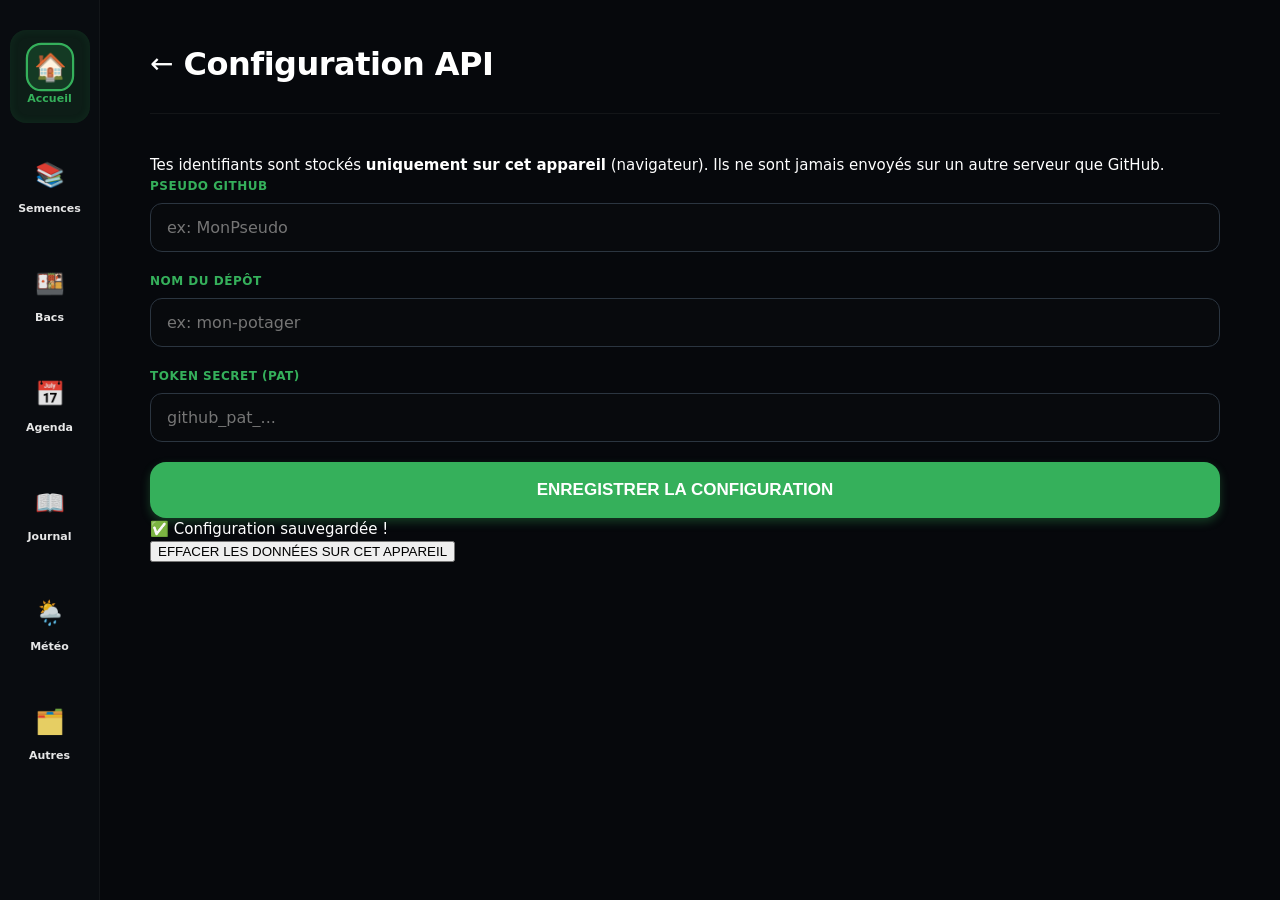
==== commit 9e5a4538: "Affichage de la varit dans 'Dernires Notes' (index.html)" ====
--- a/index.html
+++ b/index.html
@@ -130,8 +130,8 @@
                 <div class="journal-card" onclick="window.location.href='modifier-journal.html?id=${n.id}'">
                     <div class="journal-content-wrap">
                         <div class="journal-text">
-                            <div class="note-meta">${n.date} • ${n.action}</div>
-                            <div class="note-title">${s.identite.nom_commun}</div>
+                             <div class="note-meta">${n.date} • ${n.action}</div>
+                            <div class="note-title">${s.identite.nom_commun} <span style="font-weight:400; font-size:14px; color:var(--text-secondary);">${s.identite.variete}</span></div>
                             ${n.quantite ? `<div style="margin: 8px 0;"><span class="badge">+ ${n.quantite} ${n.unite || 'unité(s)'}</span></div>` : ''}
                         </div>
                         ${n.photo ? `<img src="${n.photo}" class="journal-thumb" onclick="event.stopPropagation(); openImageModal(this.src)">` : ''}
--- a/style.css
+++ b/style.css
@@ -407,13 +407,39 @@
     display: flex; 
     flex-direction: column; 
     align-items: center; 
-    opacity: 0.4; 
+    opacity: 0.8; /* Plus clair par défaut */
     font-weight: 700;
-    transition: opacity 0.2s;
-}
-
-.nav-item.active-nav { opacity: 1; color: var(--accent-green); }
-.nav-icon { font-size: 24px; margin-bottom: 4px; }
+    transition: all 0.2s;
+}
+
+.nav-item.active-nav { 
+    opacity: 1; 
+    color: var(--accent-green); 
+}
+
+/* Indicateur autour de l'icône de la page active */
+.active-nav .nav-icon {
+    display: flex;
+    justify-content: center;
+    align-items: center;
+    width: 44px;
+    height: 44px;
+    background: rgba(53, 176, 91, 0.15);
+    border: 2px solid var(--accent-green);
+    border-radius: 14px;
+    margin-bottom: 2px;
+}
+
+.nav-icon { 
+    font-size: 24px; 
+    margin-bottom: 4px;
+    width: 44px;
+    height: 44px;
+    display: flex;
+    align-items: center;
+    justify-content: center;
+    transition: all 0.2s;
+}
 
 /* Météo Scroll */
 .weather-scroll { 
@@ -644,7 +670,7 @@
 
     .nav-item {
         font-size: 11px;
-        opacity: 0.6;
+        opacity: 0.9; /* Plus clair */
         padding: 15px 5px;
         width: 80px;
         border-radius: 16px;
@@ -653,7 +679,7 @@
 
     .nav-item:hover {
         opacity: 1;
-        background: rgba(255, 255, 255, 0.03);
+        background: rgba(255, 255, 255, 0.05);
         transform: translateY(-2px);
     }
 
@@ -661,11 +687,13 @@
         opacity: 1;
         background: rgba(53, 176, 91, 0.1);
         color: var(--accent-green);
-    }
-
-    .nav-icon {
-        font-size: 26px;
-        margin-bottom: 8px;
+        box-shadow: inset 0 0 10px rgba(53, 176, 91, 0.1);
+    }
+
+    .active-nav .nav-icon {
+        background: rgba(53, 176, 91, 0.2);
+        border: 2px solid var(--accent-green);
+        transform: scale(1.1);
     }
 }
 
